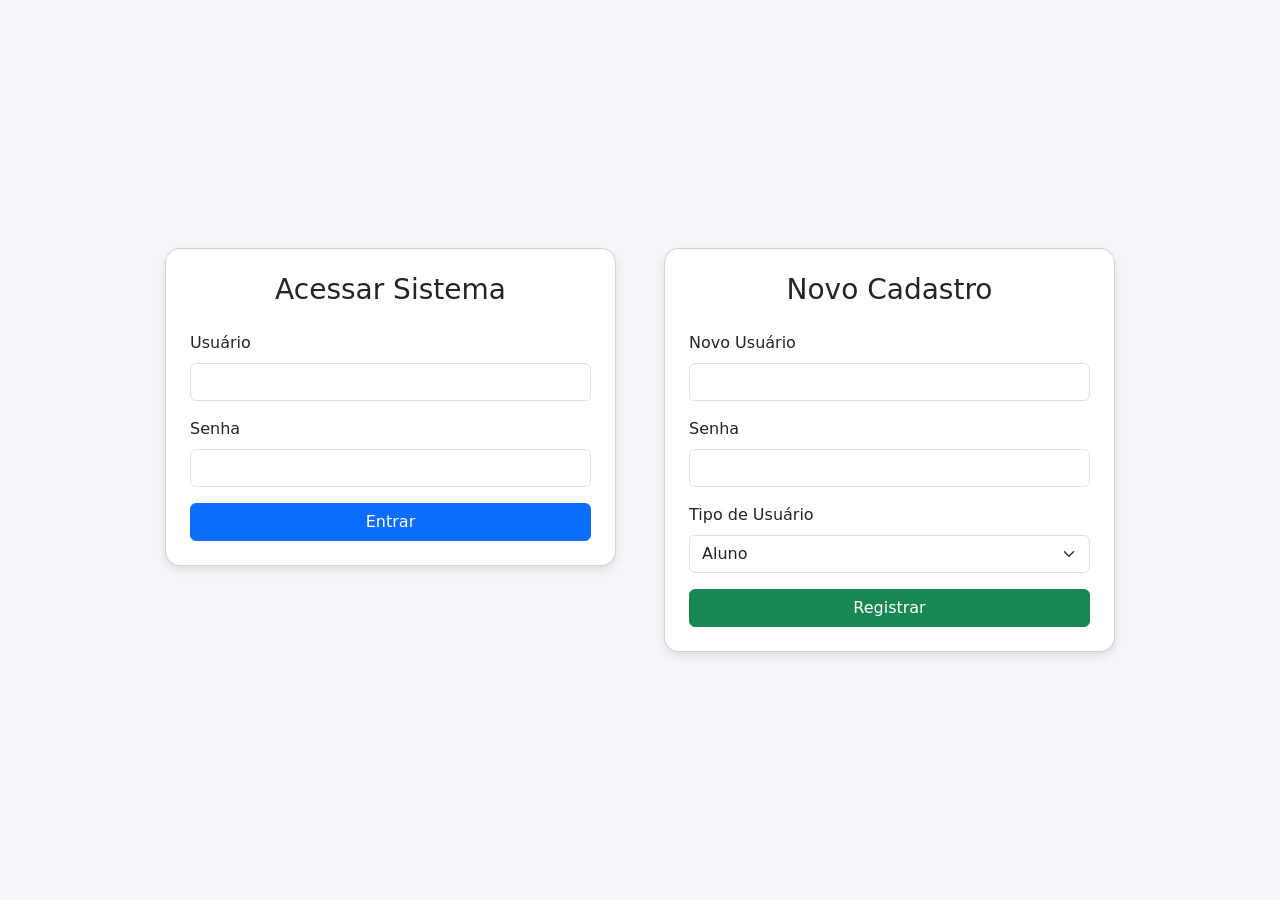
==== Sprint3/wwwroot/dashboard_aluno.html @ 3210157f "Primeira tentativa de dashboard" ====
﻿<!DOCTYPE html>
<html lang="pt-BR">
<head>
    <meta charset="UTF-8">
    <meta name="viewport" content="width=device-width, initial-scale=1.0">
    <title>Painel do Aluno</title>
    <link href="https://cdn.jsdelivr.net/npm/bootstrap@5.3.0/dist/css/bootstrap.min.css" rel="stylesheet">
</head>
<body class="bg-light">

    <nav class="navbar navbar-expand-lg navbar-dark bg-primary">
        <div class="container">
            <a class="navbar-brand" href="#">Sistema Escolar</a>
            <div class="d-flex">
                <span class="navbar-text text-white me-3" id="nomeUsuario">Bem-vindo(a)!</span>
                <button class="btn btn-danger btn-sm" id="btnSair">Sair</button>
            </div>
        </div>
    </nav>

    <div class="container mt-5">
        <div class="card shadow-sm">
            <div class="card-header bg-white">
                <h4 class="mb-0">Minhas Matrículas e Notas</h4>
            </div>
            <div class="card-body">
                <table class="table table-striped table-hover">
                    <thead>
                        <tr>
                            <th>Turma</th>
                            <th>Nota</th>
                            <th>Frequência (%)</th>
                        </tr>
                    </thead>
                    <tbody id="tabelaMatriculas">
                        <tr>
                            <td colspan="3" class="text-center text-muted">Carregando dados...</td>
                        </tr>
                    </tbody>
                </table>
            </div>
        </div>
    </div>

    <script src="https://cdn.jsdelivr.net/npm/bootstrap@5.3.0/dist/js/bootstrap.bundle.min.js"></script>
    <script src="aluno.js"></script>
</body>
</html>
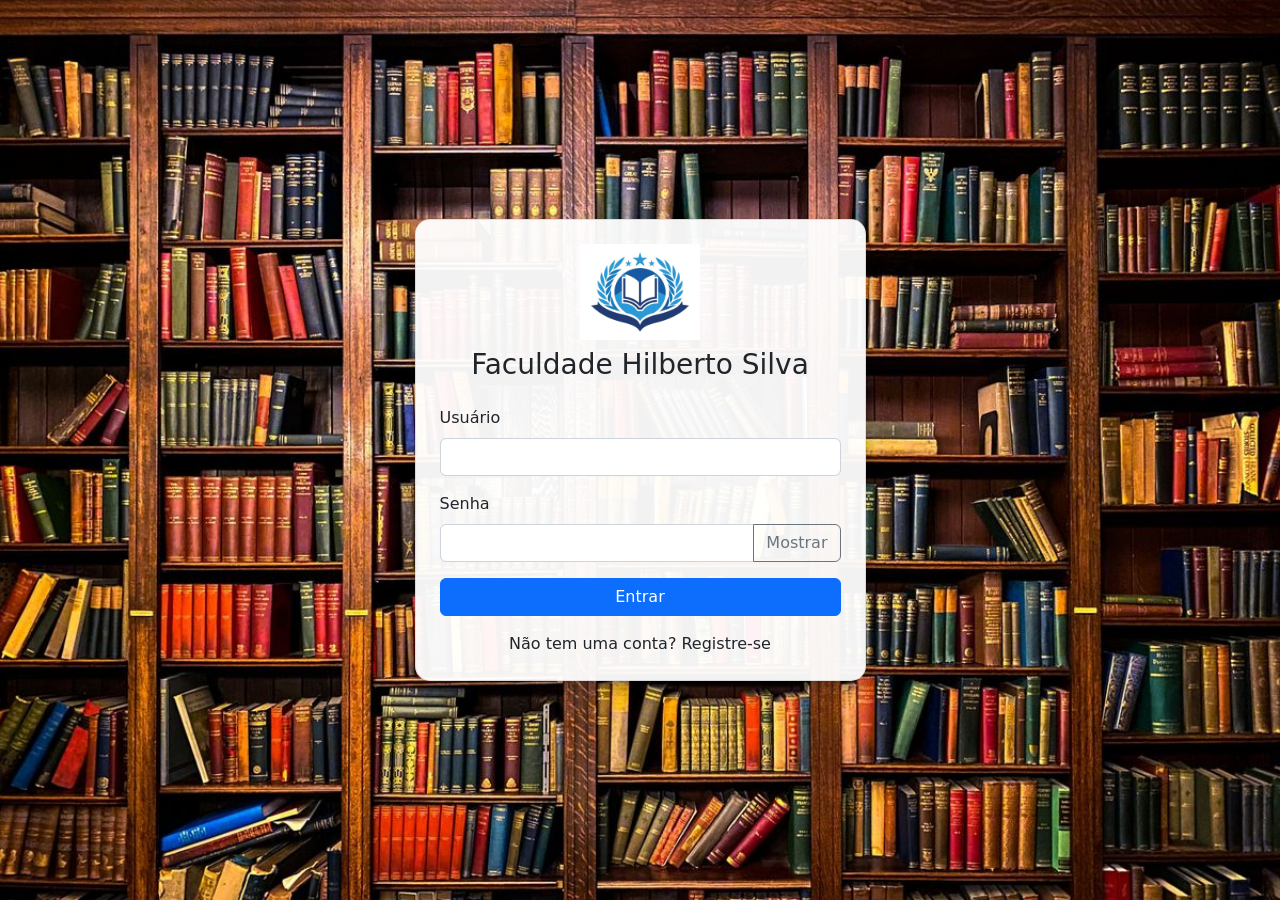
==== commit 19103884: "Melhoras no front-end (eu acho)" ====
--- a/Sprint3/wwwroot/dashboard_aluno.html
+++ b/Sprint3/wwwroot/dashboard_aluno.html
@@ -7,10 +7,19 @@
     <link href="https://cdn.jsdelivr.net/npm/bootstrap@5.3.0/dist/css/bootstrap.min.css" rel="stylesheet">
 </head>
 <body class="bg-light">
-
+    <style>
+        body {
+            background-image: url('image_6.jpg');
+            background-size: cover;
+            background-position: center;
+            background-repeat: no-repeat;
+            background-attachment: fixed;
+            background-color: #3e2723;
+        }
+    </style>
     <nav class="navbar navbar-expand-lg navbar-dark bg-primary">
         <div class="container">
-            <a class="navbar-brand" href="#">Sistema Escolar</a>
+            <a class="navbar-brand" href="#">Faculdade Hilberto Silva</a>
             <div class="d-flex">
                 <span class="navbar-text text-white me-3" id="nomeUsuario">Bem-vindo(a)!</span>
                 <button class="btn btn-danger btn-sm" id="btnSair">Sair</button>
@@ -19,25 +28,32 @@
     </nav>
 
     <div class="container mt-5">
-        <div class="card shadow-sm">
-            <div class="card-header bg-white">
-                <h4 class="mb-0">Minhas Matrículas e Notas</h4>
-            </div>
-            <div class="card-body">
-                <table class="table table-striped table-hover">
-                    <thead>
-                        <tr>
-                            <th>Turma</th>
-                            <th>Nota</th>
-                            <th>Frequência (%)</th>
-                        </tr>
-                    </thead>
-                    <tbody id="tabelaMatriculas">
-                        <tr>
-                            <td colspan="3" class="text-center text-muted">Carregando dados...</td>
-                        </tr>
-                    </tbody>
-                </table>
+        <div class="row justify-content-center">
+            <div class="col-md-6">
+
+                <div class="card shadow-sm mb-4">
+                    <div class="card-header bg-white">
+                        <h4 class="mb-0">Consultar Boletim</h4>
+                    </div>
+                    <div class="card-body">
+                        <form id="formBoletim">
+                            <div class="mb-3">
+                                <label for="inputMatricula" class="form-label">Número da Matrícula (ID)</label>
+                                <input type="number" class="form-control" id="inputMatricula" placeholder="Digite o ID da sua matrícula..." required>
+                            </div>
+                            <button type="submit" class="btn btn-primary w-100">Gerar Boletim</button>
+                        </form>
+                    </div>
+                </div>
+
+                <div class="card shadow-sm d-none" id="cardResultado">
+                    <div class="card-header bg-success text-white">
+                        <h5 class="mb-0">Resultado do Boletim</h5>
+                    </div>
+                    <div class="card-body" id="conteudoBoletim">
+                    </div>
+                </div>
+
             </div>
         </div>
     </div>
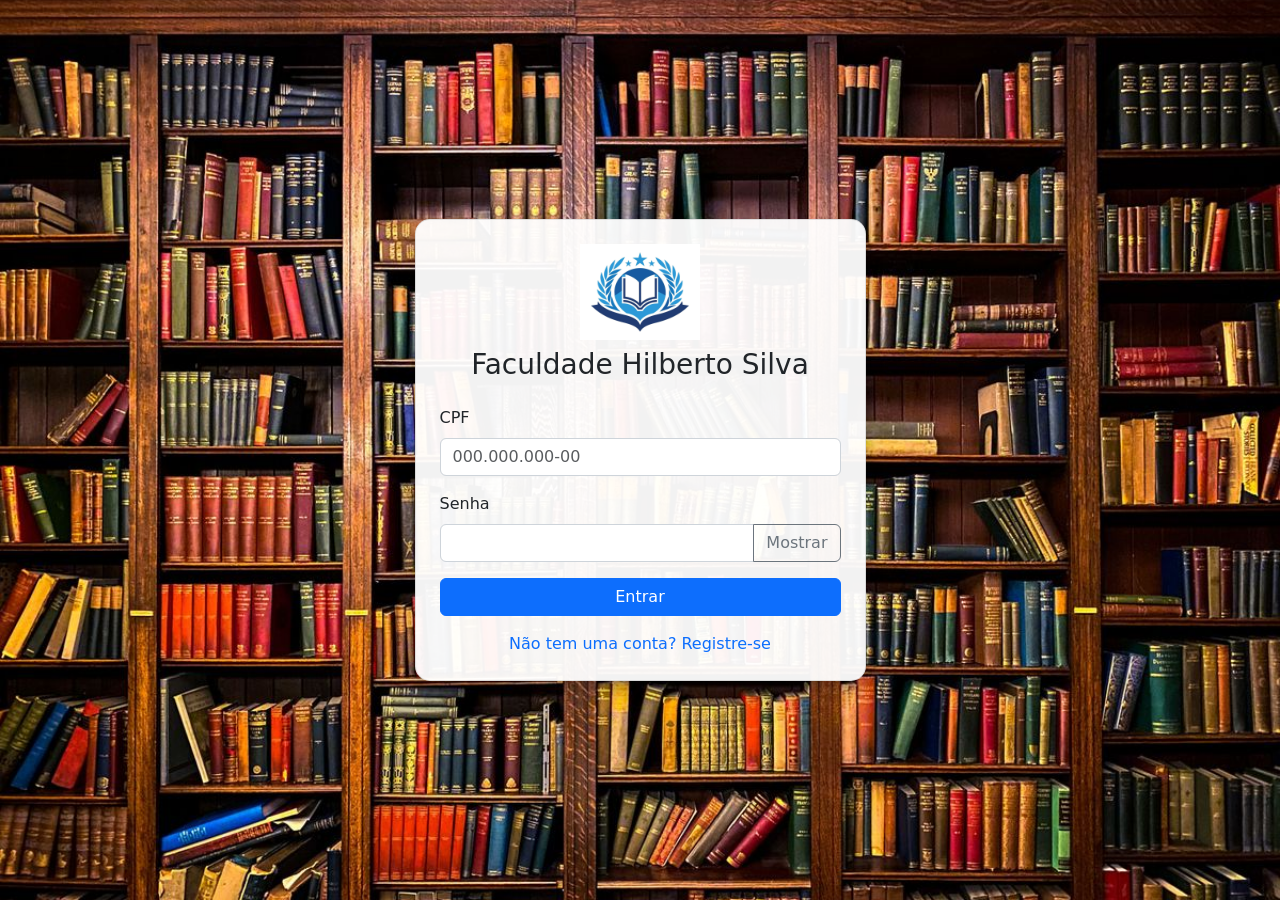
==== commit 00ea5ec1: "Lógica de Registro e login de usuário mais seguras. Melhoras na UX" ====
--- a/Sprint3/wwwroot/dashboard_aluno.html
+++ b/Sprint3/wwwroot/dashboard_aluno.html
@@ -29,28 +29,14 @@
 
     <div class="container mt-5">
         <div class="row justify-content-center">
-            <div class="col-md-6">
+            <div class="col-md-8">
 
-                <div class="card shadow-sm mb-4">
-                    <div class="card-header bg-white">
-                        <h4 class="mb-0">Consultar Boletim</h4>
-                    </div>
-                    <div class="card-body">
-                        <form id="formBoletim">
-                            <div class="mb-3">
-                                <label for="inputMatricula" class="form-label">Número da Matrícula (ID)</label>
-                                <input type="number" class="form-control" id="inputMatricula" placeholder="Digite o ID da sua matrícula..." required>
-                            </div>
-                            <button type="submit" class="btn btn-primary w-100">Gerar Boletim</button>
-                        </form>
-                    </div>
-                </div>
-
-                <div class="card shadow-sm d-none" id="cardResultado">
+                <div class="card shadow-sm" id="cardResultado">
                     <div class="card-header bg-success text-white">
-                        <h5 class="mb-0">Resultado do Boletim</h5>
+                        <h5 class="mb-0">Meu Boletim Escolar</h5>
                     </div>
                     <div class="card-body" id="conteudoBoletim">
+                        <p class="text-center text-muted mt-3">Carregando suas informações...</p>
                     </div>
                 </div>
 
